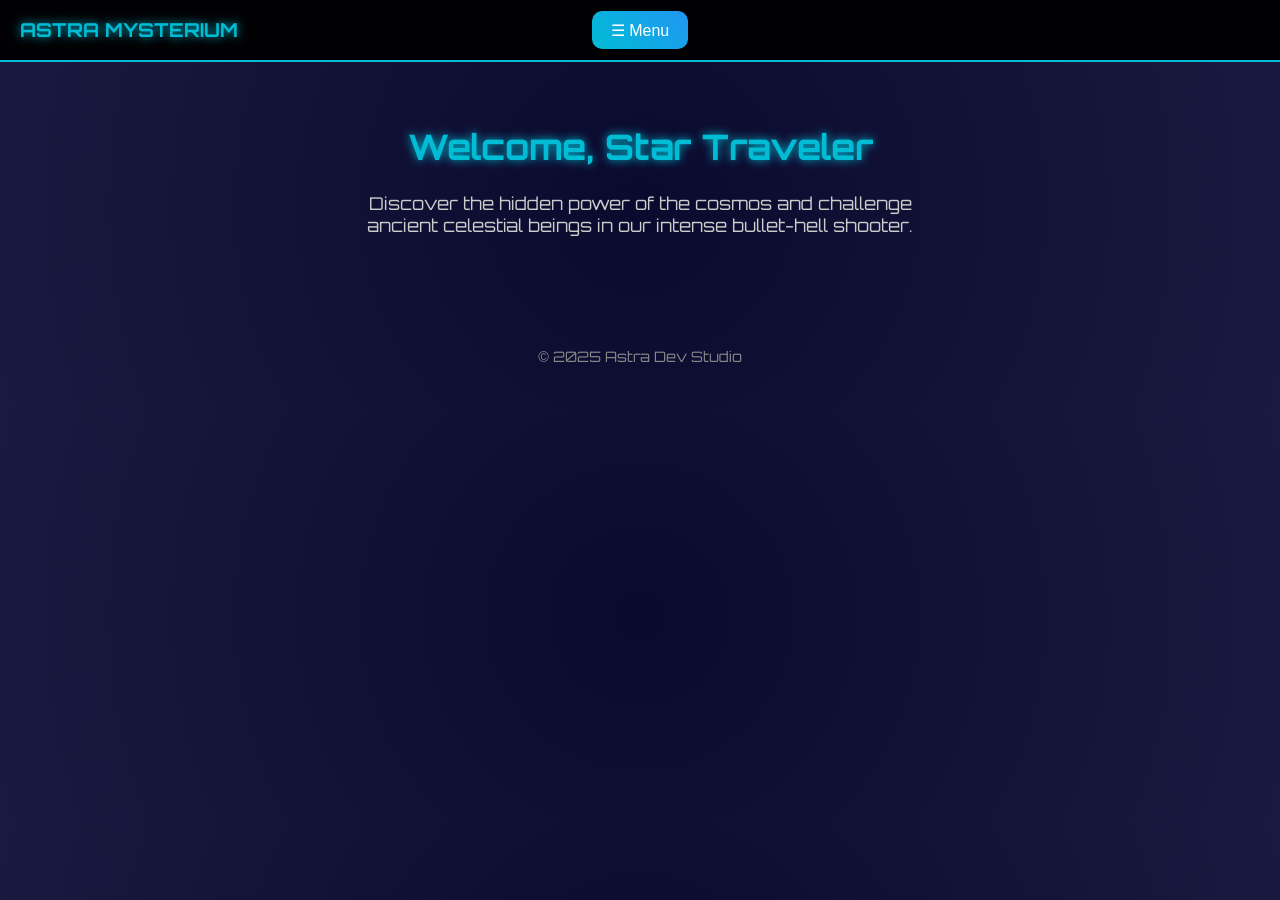
==== index.html @ fd05cc93 "Update index.html" ====
<!DOCTYPE html>
<html lang="en">
<head>
  <meta charset="UTF-8" />
  <meta name="viewport" content="width=device-width, initial-scale=1.0" />
  <title>Astra Mysterium</title>
  <link rel="stylesheet" href="style.css">
  <link href="https://fonts.googleapis.com/css2?family=Orbitron:wght@600&display=swap" rel="stylesheet">
</head>
<body>

  <!-- 🔝 Barra superiore -->
  <nav class="navbar">
    <div class="logo">ASTRA MYSTERIUM</div>
    <div class="menu-center">
      <div class="dropdown">
        <button class="dropdown-btn">☰ Menu</button>
        <div class="dropdown-content">
          <a href="" download>📱 Download APK(coming soon...)</a>
          <a href="https://stellarguardian113.onrender.com">🌐 Full Site</a>
          <a href="https://ukaa.itch.io/httpsastrogame135onrendercom" target="_blank">🏠 Itch.io</a>
        </div>
      </div>
    </div>
  </nav>

  <main>
    <h1>Welcome, Star Traveler</h1>
    <p>Discover the hidden power of the cosmos and challenge ancient celestial beings in our intense bullet-hell shooter.</p>
  </main>

  <footer>
    <p>&copy; 2025 Astra Dev Studio</p>
  </footer>
<script>
  const dropdown = document.querySelector('.dropdown');
  const btn = dropdown.querySelector('.dropdown-btn');

  btn.addEventListener('click', (e) => {
    e.stopPropagation();
    dropdown.classList.toggle('active');
  });

  document.addEventListener('click', () => {
    dropdown.classList.remove('active');
  });
</script>

</body>
</html>
---- style.css ----
/* 🌌 Font & Reset */
body {
  margin: 0;
  font-family: 'Orbitron', sans-serif;
  background: radial-gradient(circle, #0a0a2e, #1a1a40);
  color: white;
  text-align: center;
}

/* 🔝 NAVBAR */
.navbar {
  position: fixed;
  top: 0;
  width: 100%;
  height: 60px;
  background: rgba(0, 0, 0, 0.95);
  display: flex;
  justify-content: center;
  align-items: center;
  border-bottom: 2px solid #00bcd4;
  z-index: 1000;
}

/* 🛰 Logo sinistra opzionale */
.logo {
  position: absolute;
  left: 20px;
  color: #00bcd4;
  font-size: 1.2rem;
  font-weight: bold;
  text-shadow: 0 0 10px #00bcd4;
}

/* 🔽 Menu centrato */
.menu-center {
  display: flex;
  justify-content: center;
  align-items: center;
}

/* 🔘 Pulsante menu */
.dropdown-btn {
  background: linear-gradient(45deg, #00bcd4, #2196f3);
  color: white;
  border: none;
  padding: 0.6rem 1.2rem;
  border-radius: 10px;
  font-size: 1rem;
  cursor: pointer;
  transition: all 0.3s ease;
}

.dropdown-btn:hover {
  transform: scale(1.05);
  box-shadow: 0 0 12px #00bcd4;
}

/* 🪐 Dropdown */
.dropdown {
  position: relative;
}

.dropdown-content {
  display: none;
  position: absolute;
  top: 100%;
  left: 50%;
  transform: translateX(-50%);
  background: rgba(0, 0, 0, 0.95);
  border: 2px solid #00bcd4;
  border-radius: 12px;
  min-width: 220px;
  box-shadow: 0 8px 20px rgba(0, 188, 212, 0.4);
  margin-top: 0.5rem;
  z-index: 999;
}

.dropdown-content a {
  display: block;
  padding: 0.8rem 1rem;
  color: white;
  text-decoration: none;
  transition: background-color 0.3s ease;
}

.dropdown-content a:hover {
  background-color: rgba(0, 188, 212, 0.2);
}

/* Attivazione via hover (puoi anche rimuoverla se vuoi solo click) */
.dropdown:hover .dropdown-content {
  display: block;
}

/* Mostra dropdown quando .active è attivo */
.dropdown.active .dropdown-content {
  display: block;
}

/* 👽 Main */
main {
  padding-top: 100px;
  max-width: 600px;
  margin: 0 auto;
}

main h1 {
  font-size: 2.2rem;
  color: #00bcd4;
  text-shadow: 0 0 10px #00bcd4;
}

main p {
  font-size: 1.1rem;
  color: #ccc;
  margin-top: 1rem;
}

/* 👾 Footer */
footer {
  margin-top: 4rem;
  padding: 2rem;
  color: #888;
  font-size: 0.9rem;
}
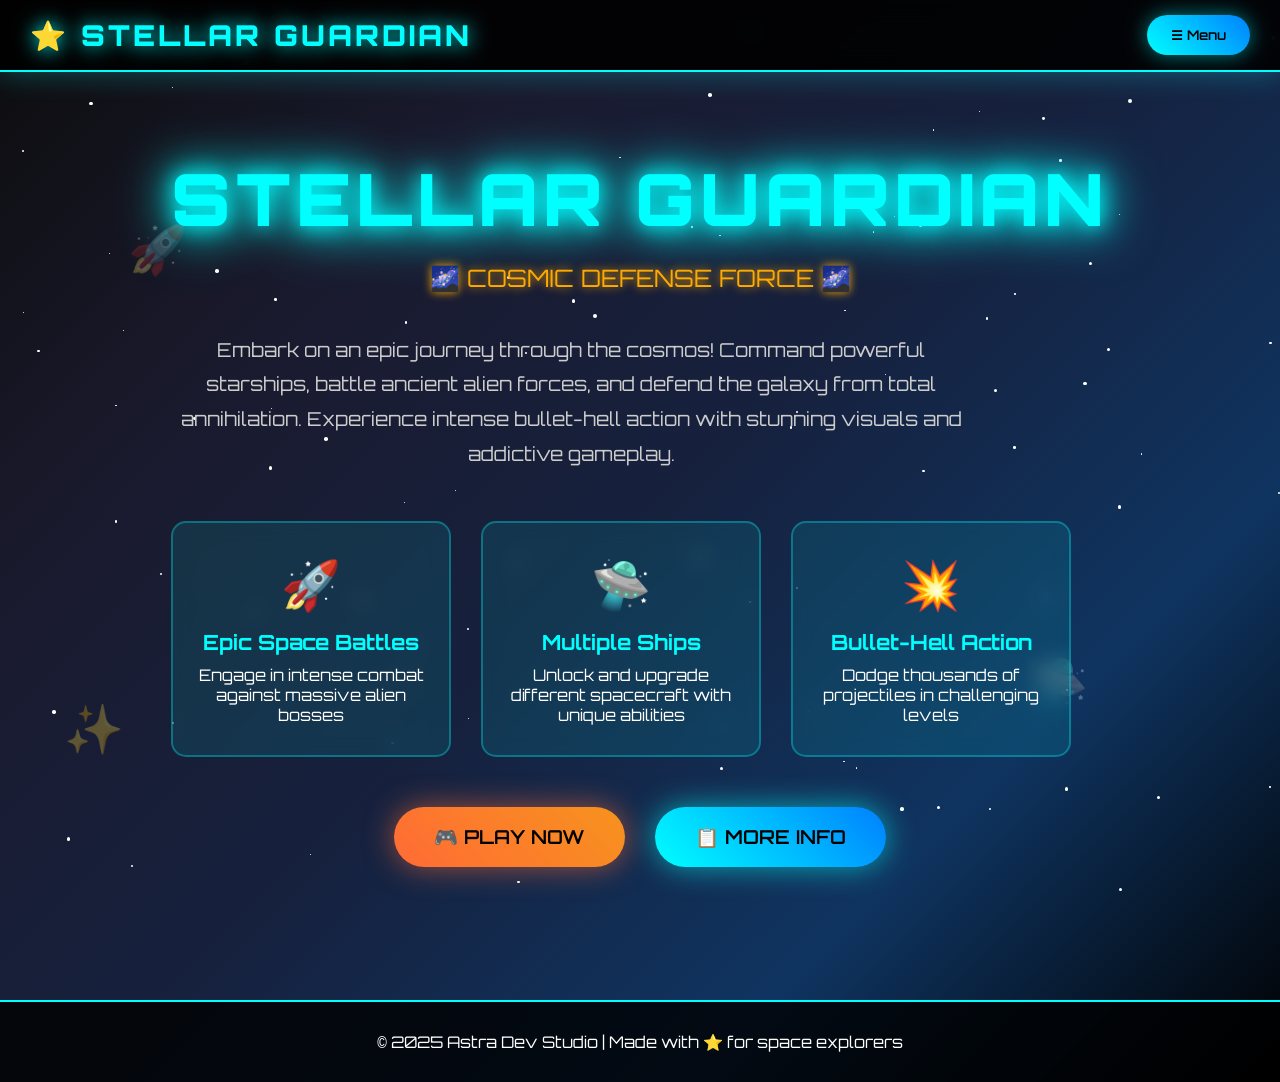
==== commit 0347fdfd: "Update index.html" ====
--- a/index.html
+++ b/index.html
@@ -3,48 +3,453 @@
 <head>
   <meta charset="UTF-8" />
   <meta name="viewport" content="width=device-width, initial-scale=1.0" />
-  <title>Astra Mysterium</title>
-  <link rel="stylesheet" href="style.css">
-  <link href="https://fonts.googleapis.com/css2?family=Orbitron:wght@600&display=swap" rel="stylesheet">
+  <title>Stellar Guardian - Epic Space Adventure</title>
+  <link href="https://fonts.googleapis.com/css2?family=Orbitron:wght@400;600;900&display=swap" rel="stylesheet">
+  <style>
+    * {
+      margin: 0;
+      padding: 0;
+      box-sizing: border-box;
+    }
+
+    body {
+      font-family: 'Orbitron', monospace;
+      background: linear-gradient(135deg, #0c0c0c 0%, #1a1a2e 25%, #16213e 50%, #0f3460 75%, #000000 100%);
+      color: #ffffff;
+      min-height: 100vh;
+      overflow-x: hidden;
+      position: relative;
+    }
+
+    /* Animated stars background */
+    .stars {
+      position: fixed;
+      top: 0;
+      left: 0;
+      width: 100%;
+      height: 100%;
+      z-index: -1;
+    }
+
+    .star {
+      position: absolute;
+      background: #ffffff;
+      border-radius: 50%;
+      animation: twinkle 2s infinite alternate;
+    }
+
+    @keyframes twinkle {
+      0% { opacity: 0.3; transform: scale(1); }
+      100% { opacity: 1; transform: scale(1.2); }
+    }
+
+    /* Navigation */
+    .navbar {
+      position: fixed;
+      top: 0;
+      left: 0;
+      right: 0;
+      background: rgba(0, 0, 0, 0.9);
+      backdrop-filter: blur(10px);
+      border-bottom: 2px solid #00ffff;
+      padding: 15px 30px;
+      display: flex;
+      justify-content: space-between;
+      align-items: center;
+      z-index: 1000;
+      box-shadow: 0 0 30px rgba(0, 255, 255, 0.3);
+    }
+
+    .logo {
+      font-size: 1.8em;
+      font-weight: 900;
+      color: #00ffff;
+      text-shadow: 0 0 20px #00ffff;
+      letter-spacing: 3px;
+    }
+
+    .dropdown {
+      position: relative;
+    }
+
+    .dropdown-btn {
+      background: linear-gradient(45deg, #00ffff, #0080ff);
+      color: #000;
+      border: none;
+      padding: 12px 24px;
+      border-radius: 25px;
+      font-family: 'Orbitron', monospace;
+      font-weight: 600;
+      cursor: pointer;
+      box-shadow: 0 0 20px rgba(0, 255, 255, 0.5);
+      transition: all 0.3s ease;
+    }
+
+    .dropdown-btn:hover {
+      transform: translateY(-2px);
+      box-shadow: 0 5px 25px rgba(0, 255, 255, 0.8);
+    }
+
+    .dropdown-content {
+      position: absolute;
+      right: 0;
+      top: 120%;
+      background: rgba(0, 0, 0, 0.95);
+      backdrop-filter: blur(10px);
+      border: 2px solid #00ffff;
+      border-radius: 15px;
+      min-width: 250px;
+      opacity: 0;
+      visibility: hidden;
+      transform: translateY(-10px);
+      transition: all 0.3s ease;
+      box-shadow: 0 10px 30px rgba(0, 255, 255, 0.3);
+    }
+
+    .dropdown.active .dropdown-content {
+      opacity: 1;
+      visibility: visible;
+      transform: translateY(0);
+    }
+
+    .dropdown-content a {
+      display: block;
+      padding: 15px 20px;
+      color: #ffffff;
+      text-decoration: none;
+      border-bottom: 1px solid rgba(0, 255, 255, 0.2);
+      transition: all 0.3s ease;
+    }
+
+    .dropdown-content a:hover {
+      background: rgba(0, 255, 255, 0.1);
+      color: #00ffff;
+      padding-left: 30px;
+    }
+
+    .dropdown-content a:last-child {
+      border-bottom: none;
+      border-radius: 0 0 13px 13px;
+    }
+
+    /* Main content */
+    main {
+      padding-top: 120px;
+      min-height: 100vh;
+      display: flex;
+      flex-direction: column;
+      justify-content: center;
+      align-items: center;
+      text-align: center;
+      position: relative;
+    }
+
+    .hero-section {
+      max-width: 1000px;
+      margin: 0 auto;
+      padding: 0 20px;
+    }
+
+    .main-title {
+      font-size: 4.5em;
+      font-weight: 900;
+      color: #00ffff;
+      text-shadow: 
+        0 0 20px #00ffff,
+        0 0 40px #00ffff,
+        0 0 60px #00ffff;
+      margin-bottom: 20px;
+      letter-spacing: 5px;
+      animation: glow 2s ease-in-out infinite alternate;
+    }
+
+    @keyframes glow {
+      from { text-shadow: 0 0 20px #00ffff, 0 0 40px #00ffff, 0 0 60px #00ffff; }
+      to { text-shadow: 0 0 30px #00ffff, 0 0 50px #00ffff, 0 0 80px #00ffff; }
+    }
+
+    .subtitle {
+      font-size: 1.5em;
+      color: #ffaa00;
+      margin-bottom: 40px;
+      font-weight: 400;
+      text-shadow: 0 0 10px #ffaa00;
+    }
+
+    .description {
+      font-size: 1.2em;
+      line-height: 1.8;
+      margin-bottom: 50px;
+      max-width: 800px;
+      color: #cccccc;
+    }
+
+    .features {
+      display: grid;
+      grid-template-columns: repeat(auto-fit, minmax(250px, 1fr));
+      gap: 30px;
+      margin: 50px 0;
+      max-width: 900px;
+    }
+
+    .feature {
+      background: rgba(0, 255, 255, 0.1);
+      border: 2px solid rgba(0, 255, 255, 0.3);
+      border-radius: 15px;
+      padding: 30px 20px;
+      backdrop-filter: blur(10px);
+      transition: all 0.3s ease;
+    }
+
+    .feature:hover {
+      transform: translateY(-10px);
+      border-color: #00ffff;
+      box-shadow: 0 10px 30px rgba(0, 255, 255, 0.4);
+    }
+
+    .feature-icon {
+      font-size: 3em;
+      margin-bottom: 15px;
+      display: block;
+    }
+
+    .feature h3 {
+      color: #00ffff;
+      margin-bottom: 10px;
+      font-size: 1.3em;
+    }
+
+    .cta-buttons {
+      display: flex;
+      gap: 30px;
+      justify-content: center;
+      flex-wrap: wrap;
+      margin-top: 50px;
+    }
+
+    .btn {
+      padding: 18px 40px;
+      border: none;
+      border-radius: 30px;
+      font-family: 'Orbitron', monospace;
+      font-weight: 600;
+      font-size: 1.2em;
+      cursor: pointer;
+      transition: all 0.3s ease;
+      text-decoration: none;
+      display: inline-block;
+      position: relative;
+      overflow: hidden;
+    }
+
+    .btn-primary {
+      background: linear-gradient(45deg, #ff6b35, #f7931e);
+      color: #000;
+      box-shadow: 0 0 30px rgba(255, 107, 53, 0.6);
+    }
+
+    .btn-primary:hover {
+      transform: translateY(-3px) scale(1.05);
+      box-shadow: 0 10px 40px rgba(255, 107, 53, 0.8);
+    }
+
+    .btn-secondary {
+      background: linear-gradient(45deg, #00ffff, #0080ff);
+      color: #000;
+      box-shadow: 0 0 30px rgba(0, 255, 255, 0.6);
+    }
+
+    .btn-secondary:hover {
+      transform: translateY(-3px) scale(1.05);
+      box-shadow: 0 10px 40px rgba(0, 255, 255, 0.8);
+    }
+
+    /* Floating elements */
+    .floating-ship {
+      position: absolute;
+      font-size: 3em;
+      animation: float 6s ease-in-out infinite;
+      opacity: 0.3;
+      z-index: -1;
+    }
+
+    .ship-1 {
+      top: 20%;
+      left: 10%;
+      animation-delay: 0s;
+    }
+
+    .ship-2 {
+      top: 60%;
+      right: 15%;
+      animation-delay: 2s;
+    }
+
+    .ship-3 {
+      bottom: 30%;
+      left: 5%;
+      animation-delay: 4s;
+    }
+
+    @keyframes float {
+      0%, 100% { transform: translateY(0) rotate(0deg); }
+      33% { transform: translateY(-20px) rotate(5deg); }
+      66% { transform: translateY(10px) rotate(-3deg); }
+    }
+
+    /* Footer */
+    footer {
+      background: rgba(0, 0, 0, 0.8);
+      text-align: center;
+      padding: 30px;
+      border-top: 2px solid #00ffff;
+      margin-top: 100px;
+    }
+
+    /* Responsive */
+    @media (max-width: 768px) {
+      .navbar {
+        padding: 10px 15px;
+      }
+      
+      .logo {
+        font-size: 1.4em;
+      }
+      
+      .main-title {
+        font-size: 2.5em;
+        letter-spacing: 2px;
+      }
+      
+      .subtitle {
+        font-size: 1.2em;
+      }
+      
+      .cta-buttons {
+        flex-direction: column;
+        align-items: center;
+      }
+      
+      .features {
+        grid-template-columns: 1fr;
+      }
+    }
+  </style>
 </head>
 <body>
-
-  <!-- 🔝 Barra superiore -->
+  <!-- Animated stars -->
+  <div class="stars" id="stars"></div>
+
+  <!-- Floating ships -->
+  <div class="floating-ship ship-1">🚀</div>
+  <div class="floating-ship ship-2">🛸</div>
+  <div class="floating-ship ship-3">✨</div>
+
+  <!-- Navigation -->
   <nav class="navbar">
-    <div class="logo">ASTRA MYSTERIUM</div>
+    <div class="logo">⭐ STELLAR GUARDIAN</div>
     <div class="menu-center">
       <div class="dropdown">
         <button class="dropdown-btn">☰ Menu</button>
         <div class="dropdown-content">
-          <a href="" download>📱 Download APK(coming soon...)</a>
-          <a href="https://stellarguardian113.onrender.com">🌐 Full Site</a>
-          <a href="https://ukaa.itch.io/httpsastrogame135onrendercom" target="_blank">🏠 Itch.io</a>
+          <a href="" download>📱 Download APK (Coming Soon...)</a>
+          <a href="https://stellarguardian114.onrender.com">🌐 Play Full Game</a>
+          <a href="https://ukaa.itch.io/httpsastrogame135onrendercom" target="_blank">🏠 Itch.io Page</a>
         </div>
       </div>
     </div>
   </nav>
 
   <main>
-    <h1>Welcome, Star Traveler</h1>
-    <p>Discover the hidden power of the cosmos and challenge ancient celestial beings in our intense bullet-hell shooter.</p>
+    <div class="hero-section">
+      <h1 class="main-title">STELLAR GUARDIAN</h1>
+      <p class="subtitle">🌌 COSMIC DEFENSE FORCE 🌌</p>
+      
+      <p class="description">
+        Embark on an epic journey through the cosmos! Command powerful starships, battle ancient alien forces, and defend the galaxy from total annihilation. Experience intense bullet-hell action with stunning visuals and addictive gameplay.
+      </p>
+
+      <div class="features">
+        <div class="feature">
+          <span class="feature-icon">🚀</span>
+          <h3>Epic Space Battles</h3>
+          <p>Engage in intense combat against massive alien bosses</p>
+        </div>
+        
+        <div class="feature">
+          <span class="feature-icon">🛸</span>
+          <h3>Multiple Ships</h3>
+          <p>Unlock and upgrade different spacecraft with unique abilities</p>
+        </div>
+        
+        <div class="feature">
+          <span class="feature-icon">💥</span>
+          <h3>Bullet-Hell Action</h3>
+          <p>Dodge thousands of projectiles in challenging levels</p>
+        </div>
+      </div>
+
+      <div class="cta-buttons">
+        <a href="https://stellarguardian114.onrender.com" class="btn btn-primary">
+          🎮 PLAY NOW
+        </a>
+        <a href="https://ukaa.itch.io/httpsastrogame135onrendercom" class="btn btn-secondary" target="_blank">
+          📋 MORE INFO
+        </a>
+      </div>
+    </div>
   </main>
 
   <footer>
-    <p>&copy; 2025 Astra Dev Studio</p>
+    <p>&copy; 2025 Astra Dev Studio | Made with ⭐ for space explorers</p>
   </footer>
-<script>
-  const dropdown = document.querySelector('.dropdown');
-  const btn = dropdown.querySelector('.dropdown-btn');
-
-  btn.addEventListener('click', (e) => {
-    e.stopPropagation();
-    dropdown.classList.toggle('active');
-  });
-
-  document.addEventListener('click', () => {
-    dropdown.classList.remove('active');
-  });
-</script>
-
+
+  <script>
+    // Dropdown menu
+    const dropdown = document.querySelector('.dropdown');
+    const btn = dropdown.querySelector('.dropdown-btn');
+    
+    btn.addEventListener('click', (e) => {
+      e.stopPropagation();
+      dropdown.classList.toggle('active');
+    });
+    
+    document.addEventListener('click', () => {
+      dropdown.classList.remove('active');
+    });
+
+    // Generate animated stars
+    function createStars() {
+      const starsContainer = document.getElementById('stars');
+      const numStars = 100;
+      
+      for (let i = 0; i < numStars; i++) {
+        const star = document.createElement('div');
+        star.className = 'star';
+        star.style.left = Math.random() * 100 + '%';
+        star.style.top = Math.random() * 100 + '%';
+        star.style.width = star.style.height = Math.random() * 3 + 1 + 'px';
+        star.style.animationDelay = Math.random() * 2 + 's';
+        starsContainer.appendChild(star);
+      }
+    }
+
+    // Smooth scroll for anchor links
+    document.querySelectorAll('a[href^="#"]').forEach(anchor => {
+      anchor.addEventListener('click', function (e) {
+        e.preventDefault();
+        const target = document.querySelector(this.getAttribute('href'));
+        if (target) {
+          target.scrollIntoView({
+            behavior: 'smooth',
+            block: 'start'
+          });
+        }
+      });
+    });
+
+    // Initialize
+    createStars();
+  </script>
 </body>
 </html>
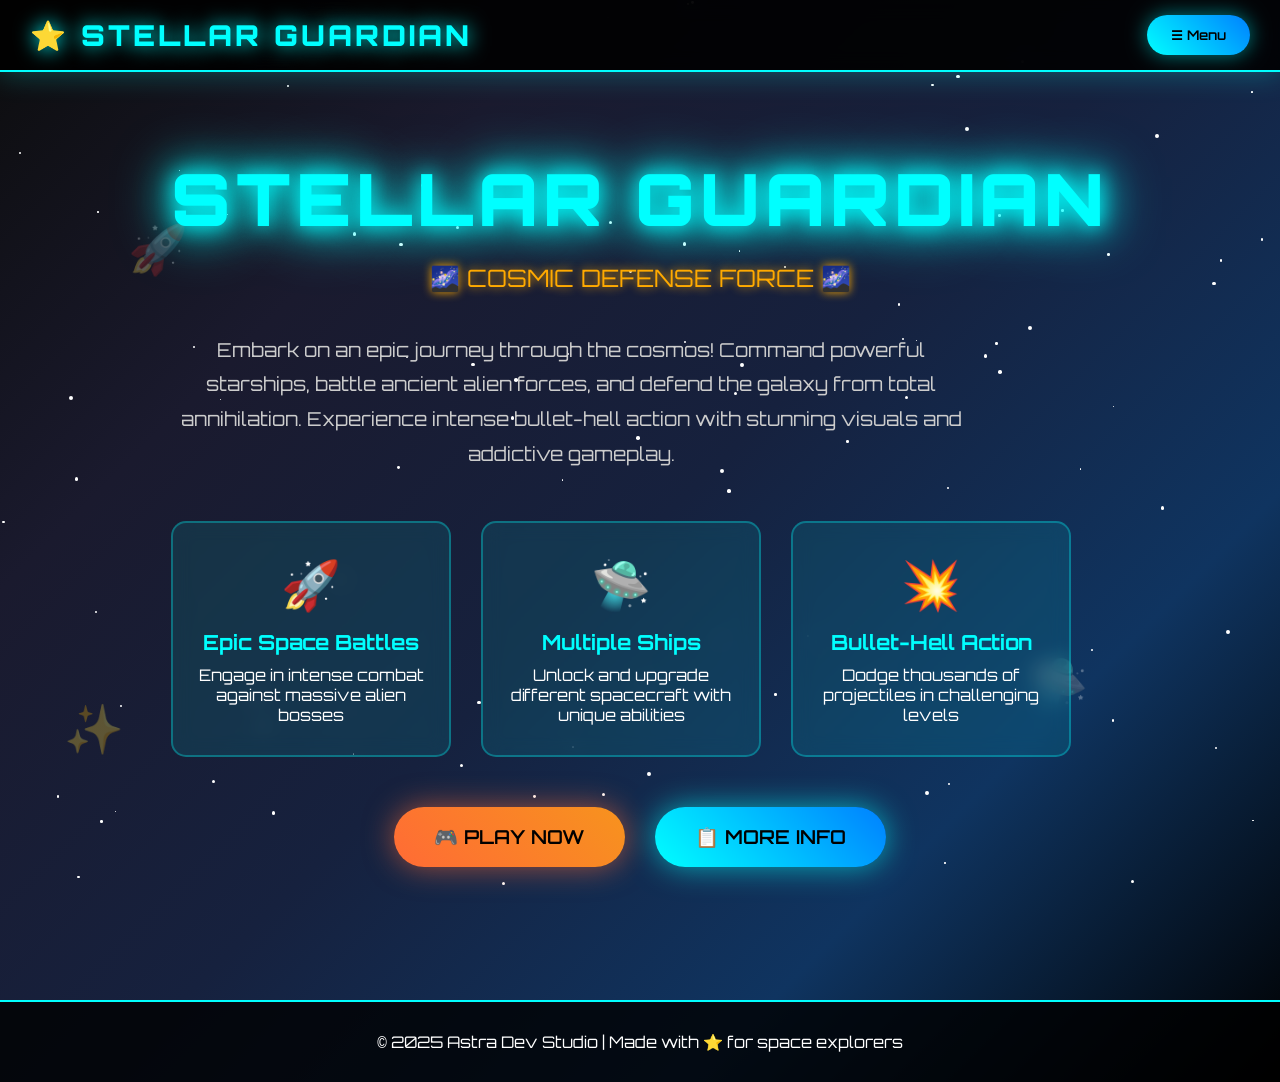
==== commit d27674c6: "Update index.html" ====
--- a/index.html
+++ b/index.html
@@ -352,7 +352,7 @@
       <div class="dropdown">
         <button class="dropdown-btn">☰ Menu</button>
         <div class="dropdown-content">
-          <a href="" download>📱 Download APK (Coming Soon...)</a>
+          <a href="app-release.apk" download>📱 Download APK (Coming Soon...)</a>
           <a href="https://stellarguardian114.onrender.com">🌐 Play Full Game</a>
           <a href="https://ukaa.itch.io/httpsastrogame135onrendercom" target="_blank">🏠 Itch.io Page</a>
         </div>
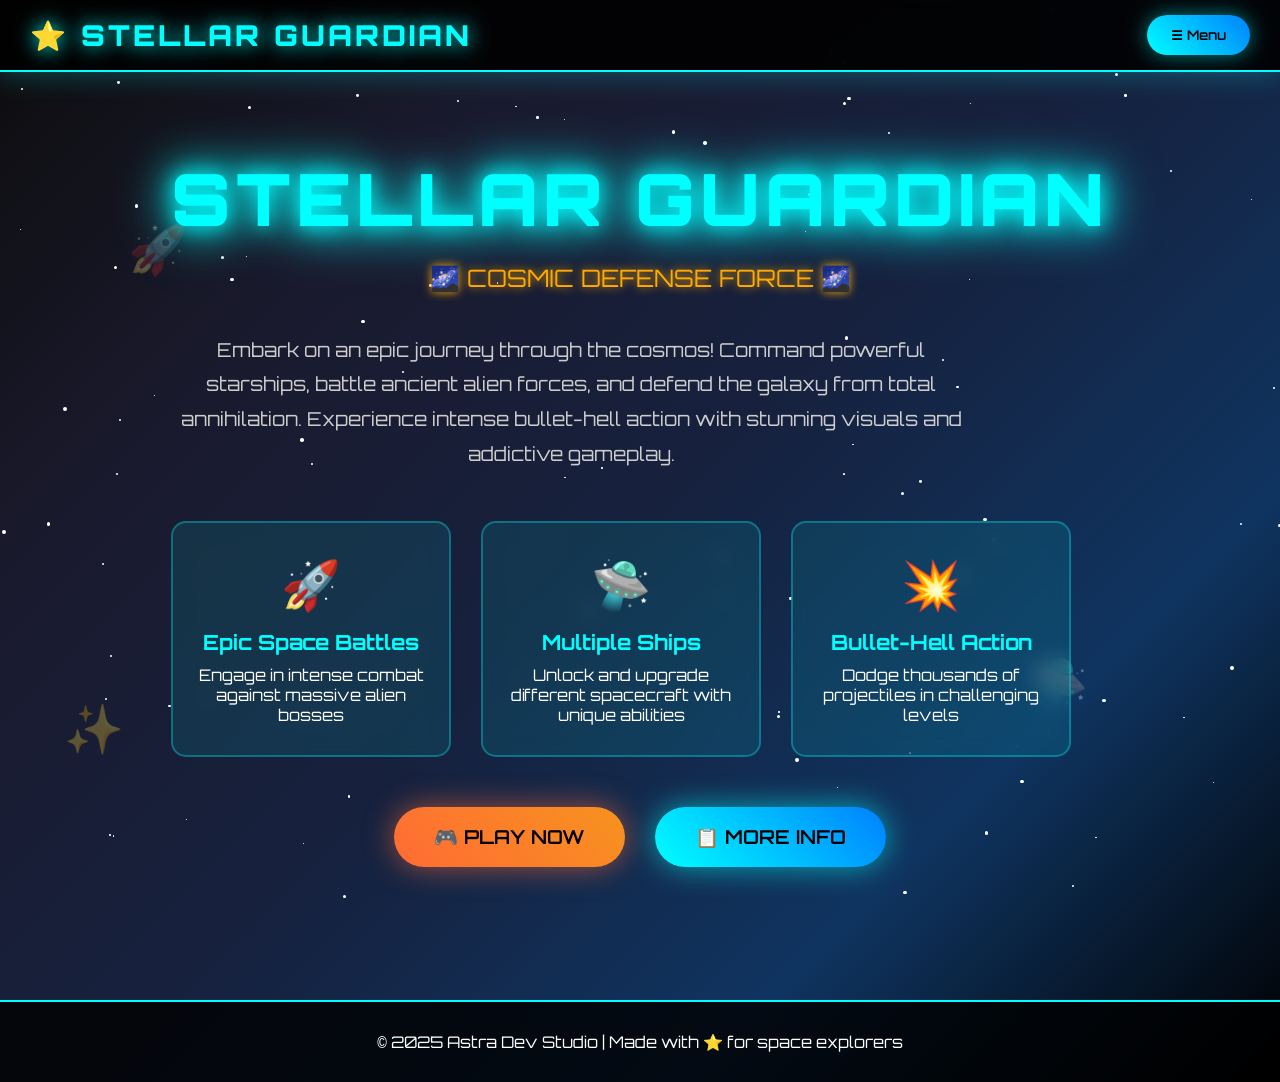
==== commit 0e273f4f: "Update index.html" ====
--- a/index.html
+++ b/index.html
@@ -352,7 +352,7 @@
       <div class="dropdown">
         <button class="dropdown-btn">☰ Menu</button>
         <div class="dropdown-content">
-          <a href="app-release.apk" download>📱 Download APK (Coming Soon...)</a>
+          <a href="app-release.apk" download>📱 Download APK </a>
           <a href="https://stellarguardian114.onrender.com">🌐 Play Full Game</a>
           <a href="https://ukaa.itch.io/httpsastrogame135onrendercom" target="_blank">🏠 Itch.io Page</a>
         </div>
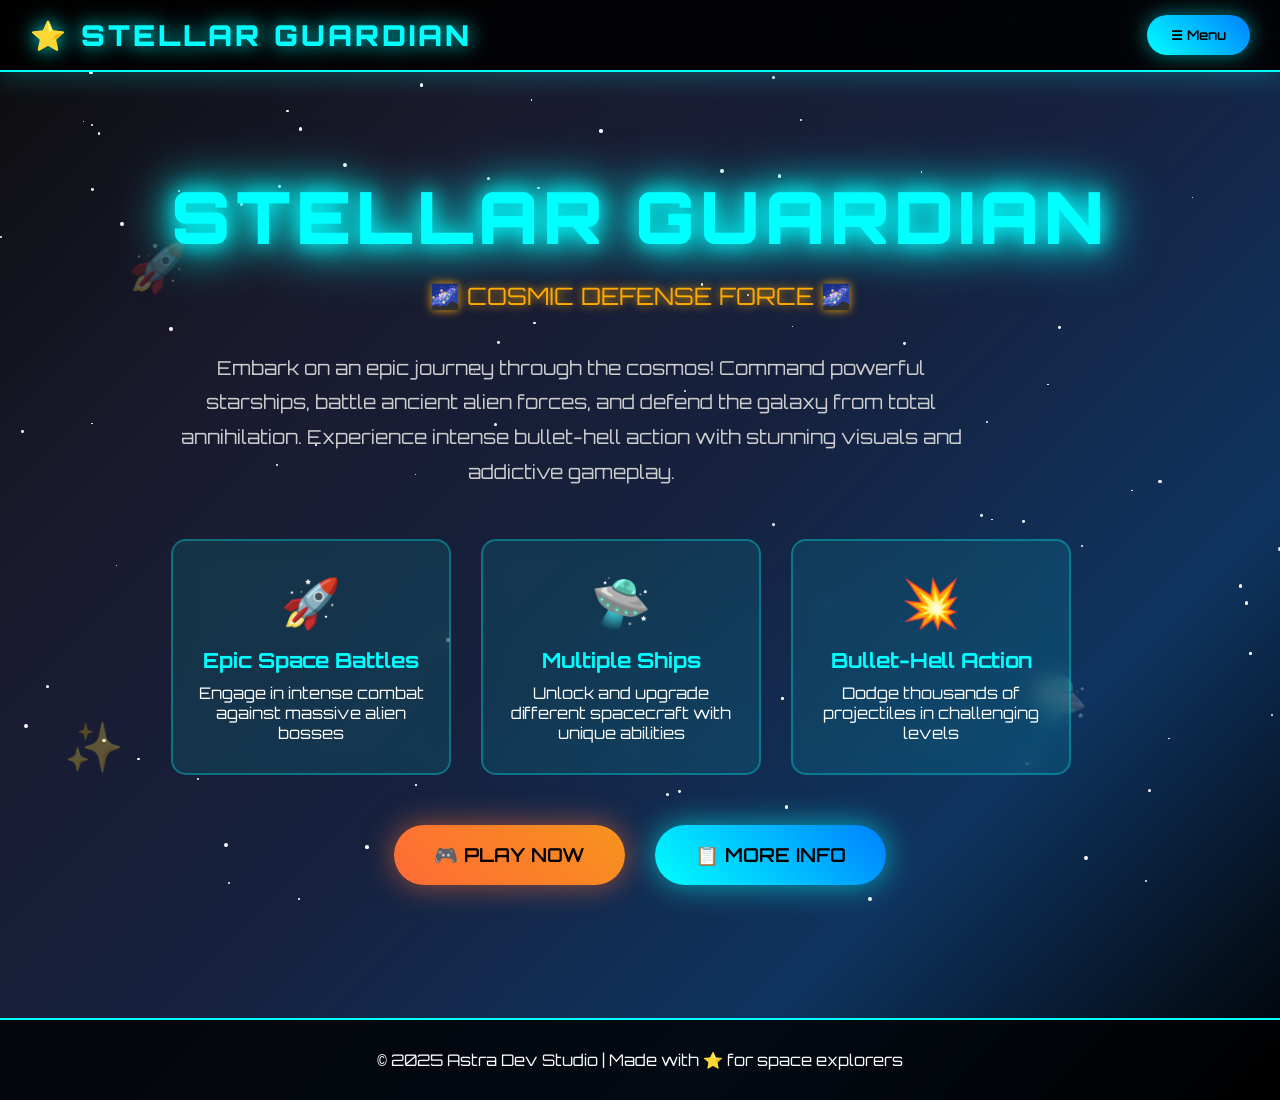
==== commit d8b25be2: "Update index.html" ====
--- a/index.html
+++ b/index.html
@@ -360,6 +360,19 @@
     </div>
   </nav>
 
+  <div style="text-align:center; margin:18px 0;">
+  <ins class="adsbygoogle"
+       style="display:block"
+       data-ad-client="ca-pub-XXXXXXXXXXXXXX"
+       data-ad-slot="YYYYYYYYYY"
+       data-ad-format="auto"></ins>
+  <script>
+    (adsbygoogle = window.adsbygoogle || []).push({});
+  </script>
+</div>
+
+  
+  
   <main>
     <div class="hero-section">
       <h1 class="main-title">STELLAR GUARDIAN</h1>
@@ -400,6 +413,19 @@
     </div>
   </main>
 
+  
+  <div style="text-align:center; margin:18px 0;">
+  <ins class="adsbygoogle"
+       style="display:block"
+       data-ad-client="ca-pub-XXXXXXXXXXXXXX"
+       data-ad-slot="YYYYYYYYYY"
+       data-ad-format="auto"></ins>
+  <script>
+    (adsbygoogle = window.adsbygoogle || []).push({});
+  </script>
+</div>
+
+  
   <footer>
     <p>&copy; 2025 Astra Dev Studio | Made with ⭐ for space explorers</p>
   </footer>
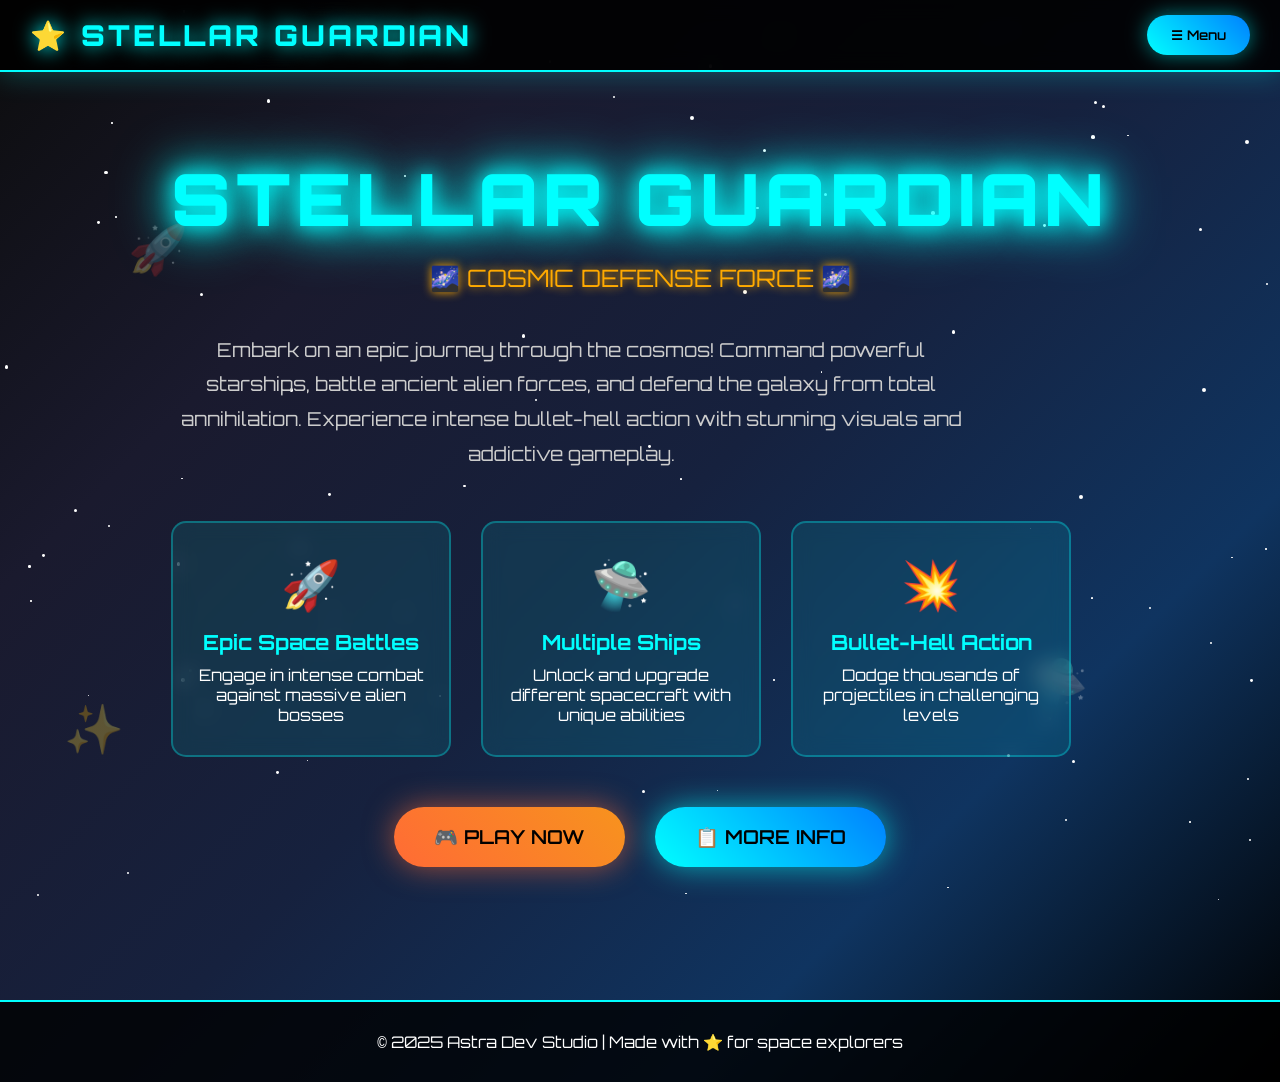
==== commit 2e5ff48b: "Update index.html" ====
--- a/index.html
+++ b/index.html
@@ -5,7 +5,12 @@
   <meta name="viewport" content="width=device-width, initial-scale=1.0" />
   <title>Stellar Guardian - Epic Space Adventure</title>
   <link href="https://fonts.googleapis.com/css2?family=Orbitron:wght@400;600;900&display=swap" rel="stylesheet">
-  <style>
+  
+<script async src="https://pagead2.googlesyndication.com/pagead/js/adsbygoogle.js?client=ca-pub-8408236896469396"
+     crossorigin="anonymous"></script>
+
+
+<style>
     * {
       margin: 0;
       padding: 0;
@@ -360,17 +365,17 @@
     </div>
   </nav>
 
-  <div style="text-align:center; margin:18px 0;">
-  <ins class="adsbygoogle"
-       style="display:block"
-       data-ad-client="ca-pub-XXXXXXXXXXXXXX"
-       data-ad-slot="YYYYYYYYYY"
-       data-ad-format="auto"></ins>
-  <script>
-    (adsbygoogle = window.adsbygoogle || []).push({});
-  </script>
-</div>
-
+  
+  <!-- fedele -->
+<ins class="adsbygoogle"
+     style="display:block"
+     data-ad-client="ca-pub-8408236896469396"
+     data-ad-slot="4981104527"
+     data-ad-format="auto"
+     data-full-width-responsive="true"></ins>
+<script>
+     (adsbygoogle = window.adsbygoogle || []).push({});
+</script>
   
   
   <main>
@@ -414,17 +419,16 @@
   </main>
 
   
-  <div style="text-align:center; margin:18px 0;">
-  <ins class="adsbygoogle"
-       style="display:block"
-       data-ad-client="ca-pub-XXXXXXXXXXXXXX"
-       data-ad-slot="YYYYYYYYYY"
-       data-ad-format="auto"></ins>
-  <script>
-    (adsbygoogle = window.adsbygoogle || []).push({});
-  </script>
-</div>
-
+  <!-- fedele -->
+<ins class="adsbygoogle"
+     style="display:block"
+     data-ad-client="ca-pub-8408236896469396"
+     data-ad-slot="4981104527"
+     data-ad-format="auto"
+     data-full-width-responsive="true"></ins>
+<script>
+     (adsbygoogle = window.adsbygoogle || []).push({});
+</script>
   
   <footer>
     <p>&copy; 2025 Astra Dev Studio | Made with ⭐ for space explorers</p>
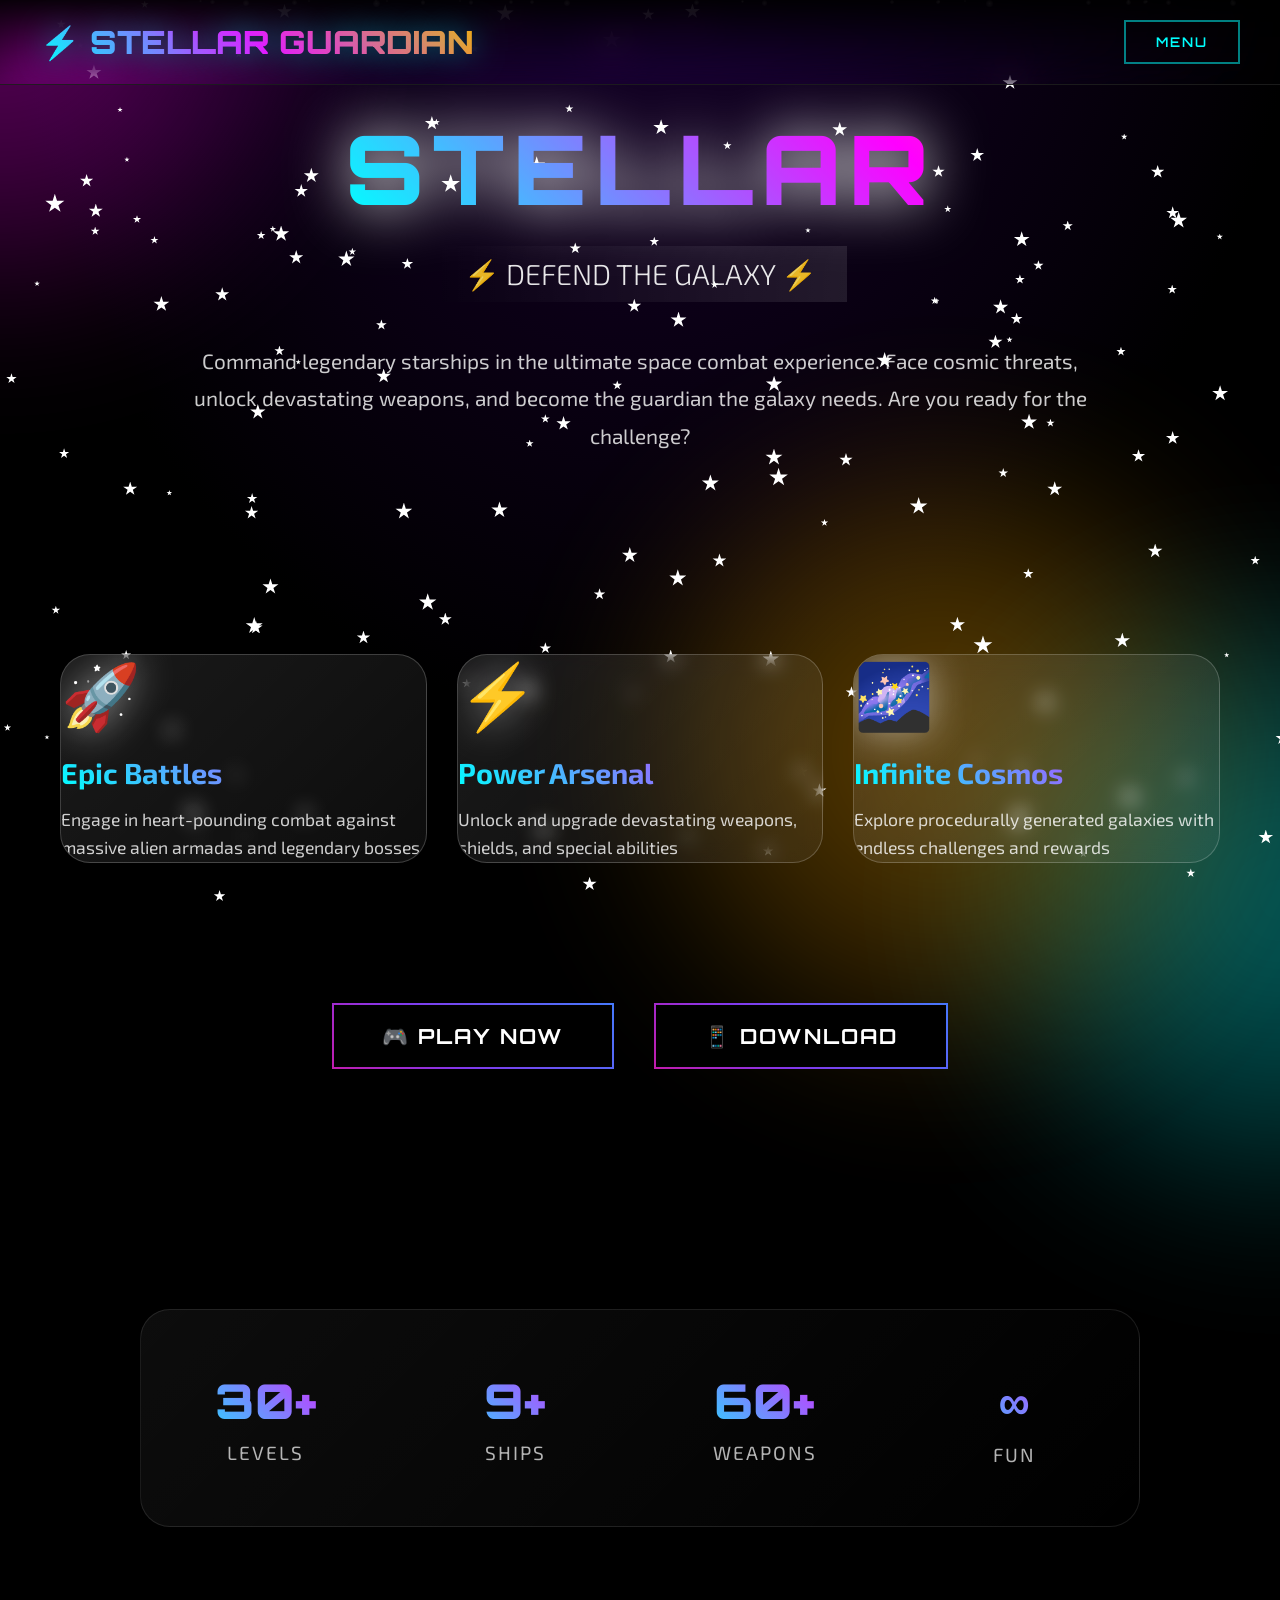
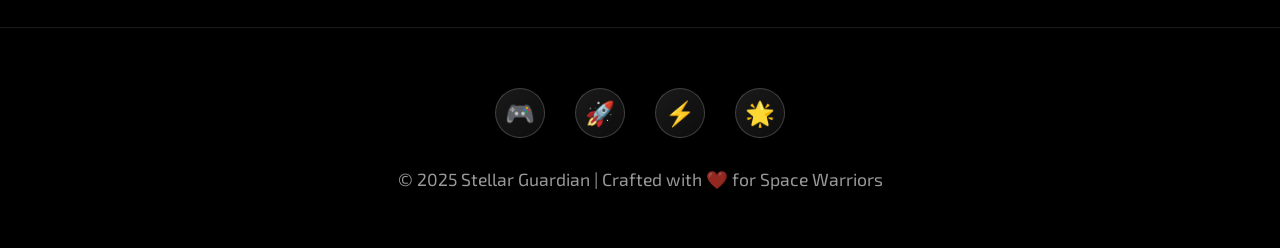
==== commit 894f018b: "Update index.html" ====
--- a/index.html
+++ b/index.html
@@ -4,13 +4,12 @@
   <meta charset="UTF-8" />
   <meta name="viewport" content="width=device-width, initial-scale=1.0" />
   <title>Stellar Guardian - Epic Space Adventure</title>
-  <link href="https://fonts.googleapis.com/css2?family=Orbitron:wght@400;600;900&display=swap" rel="stylesheet">
+  <link href="https://fonts.googleapis.com/css2?family=Orbitron:wght@400;600;900&family=Exo+2:wght@300;400;700;900&display=swap" rel="stylesheet">
   
-<script async src="https://pagead2.googlesyndication.com/pagead/js/adsbygoogle.js?client=ca-pub-8408236896469396"
-     crossorigin="anonymous"></script>
-
-
-<style>
+  <script async src="https://pagead2.googlesyndication.com/pagead/js/adsbygoogle.js?client=ca-pub-8408236896469396"
+       crossorigin="anonymous"></script>
+
+  <style>
     * {
       margin: 0;
       padding: 0;
@@ -18,428 +17,808 @@
     }
 
     body {
-      font-family: 'Orbitron', monospace;
-      background: linear-gradient(135deg, #0c0c0c 0%, #1a1a2e 25%, #16213e 50%, #0f3460 75%, #000000 100%);
+      font-family: 'Exo 2', sans-serif;
+      background: #000;
       color: #ffffff;
       min-height: 100vh;
       overflow-x: hidden;
       position: relative;
     }
 
-    /* Animated stars background */
-    .stars {
+    /* Animated galaxy background */
+    .galaxy-bg {
       position: fixed;
       top: 0;
       left: 0;
       width: 100%;
       height: 100%;
+      z-index: -2;
+      background: 
+        radial-gradient(ellipse at top, #1a0033 0%, #000 50%),
+        radial-gradient(ellipse at bottom, #001133 0%, #000 50%);
+      animation: galaxyRotate 100s linear infinite;
+    }
+
+    @keyframes galaxyRotate {
+      from { transform: rotate(0deg) scale(1.5); }
+      to { transform: rotate(360deg) scale(1.5); }
+    }
+
+    /* Nebula effects */
+    .nebula {
+      position: fixed;
+      width: 600px;
+      height: 600px;
+      border-radius: 50%;
+      filter: blur(80px);
+      opacity: 0.4;
+      animation: float 20s ease-in-out infinite;
+      z-index: -1;
+    }
+
+    .nebula1 {
+      background: radial-gradient(circle, #ff00ff, transparent);
+      top: -300px;
+      left: -300px;
+    }
+
+    .nebula2 {
+      background: radial-gradient(circle, #00ffff, transparent);
+      bottom: -300px;
+      right: -300px;
+      animation-delay: 10s;
+    }
+
+    .nebula3 {
+      background: radial-gradient(circle, #ffaa00, transparent);
+      top: 50%;
+      left: 50%;
+      transform: translate(-50%, -50%);
+      animation-delay: 5s;
+    }
+
+    /* Animated stars */
+    .stars-container {
+      position: fixed;
+      width: 100%;
+      height: 100%;
       z-index: -1;
     }
 
     .star {
       position: absolute;
-      background: #ffffff;
-      border-radius: 50%;
-      animation: twinkle 2s infinite alternate;
+      background: white;
+      clip-path: polygon(50% 0%, 61% 35%, 98% 35%, 68% 57%, 79% 91%, 50% 70%, 21% 91%, 32% 57%, 2% 35%, 39% 35%);
+      animation: twinkle 3s infinite;
     }
 
     @keyframes twinkle {
-      0% { opacity: 0.3; transform: scale(1); }
-      100% { opacity: 1; transform: scale(1.2); }
-    }
-
-    /* Navigation */
+      0%, 100% { opacity: 0; transform: scale(0.5); }
+      50% { opacity: 1; transform: scale(1); }
+    }
+
+    /* Shooting stars */
+    .shooting-star {
+      position: absolute;
+      width: 2px;
+      height: 2px;
+      background: white;
+      box-shadow: 
+        0 0 10px 2px rgba(255, 255, 255, 0.8),
+        0 0 20px 4px rgba(255, 255, 255, 0.5),
+        0 0 40px 8px rgba(255, 255, 255, 0.3);
+      animation: shoot 3s linear infinite;
+    }
+
+    @keyframes shoot {
+      0% {
+        transform: translateX(0) translateY(0);
+        opacity: 1;
+      }
+      100% {
+        transform: translateX(-1000px) translateY(1000px);
+        opacity: 0;
+      }
+    }
+
+    /* Navigation - Futuristic Design */
     .navbar {
       position: fixed;
       top: 0;
       left: 0;
       right: 0;
-      background: rgba(0, 0, 0, 0.9);
-      backdrop-filter: blur(10px);
-      border-bottom: 2px solid #00ffff;
-      padding: 15px 30px;
+      background: linear-gradient(to bottom, rgba(0,0,0,0.9), transparent);
+      backdrop-filter: blur(20px) saturate(180%);
+      border-bottom: 1px solid rgba(255,255,255,0.1);
+      padding: 20px 40px;
       display: flex;
       justify-content: space-between;
       align-items: center;
       z-index: 1000;
-      box-shadow: 0 0 30px rgba(0, 255, 255, 0.3);
+      animation: slideDown 0.8s ease-out;
+    }
+
+    @keyframes slideDown {
+      from { transform: translateY(-100%); }
+      to { transform: translateY(0); }
     }
 
     .logo {
-      font-size: 1.8em;
+      font-family: 'Orbitron', monospace;
+      font-size: 2em;
       font-weight: 900;
+      background: linear-gradient(45deg, #00ffff, #ff00ff, #ffaa00);
+      -webkit-background-clip: text;
+      background-clip: text;
+      -webkit-text-fill-color: transparent;
+      text-shadow: 0 0 30px rgba(0,255,255,0.5);
+      animation: logoGlow 2s ease-in-out infinite;
+    }
+
+    @keyframes logoGlow {
+      0%, 100% { filter: brightness(1); }
+      50% { filter: brightness(1.5); }
+    }
+
+    /* Holographic Menu Button */
+    .menu-btn {
+      position: relative;
+      background: transparent;
+      border: 2px solid rgba(0,255,255,0.5);
       color: #00ffff;
-      text-shadow: 0 0 20px #00ffff;
-      letter-spacing: 3px;
-    }
-
-    .dropdown {
-      position: relative;
-    }
-
-    .dropdown-btn {
-      background: linear-gradient(45deg, #00ffff, #0080ff);
-      color: #000;
-      border: none;
-      padding: 12px 24px;
-      border-radius: 25px;
+      padding: 12px 30px;
       font-family: 'Orbitron', monospace;
       font-weight: 600;
       cursor: pointer;
-      box-shadow: 0 0 20px rgba(0, 255, 255, 0.5);
-      transition: all 0.3s ease;
-    }
-
-    .dropdown-btn:hover {
+      overflow: hidden;
+      transition: all 0.3s;
+      text-transform: uppercase;
+      letter-spacing: 2px;
+    }
+
+    .menu-btn::before {
+      content: '';
+      position: absolute;
+      top: 0;
+      left: -100%;
+      width: 100%;
+      height: 100%;
+      background: linear-gradient(90deg, transparent, rgba(0,255,255,0.4), transparent);
+      transition: left 0.5s;
+    }
+
+    .menu-btn:hover::before {
+      left: 100%;
+    }
+
+    .menu-btn:hover {
+      border-color: #00ffff;
+      box-shadow: 
+        0 0 20px rgba(0,255,255,0.5),
+        inset 0 0 20px rgba(0,255,255,0.1);
       transform: translateY(-2px);
-      box-shadow: 0 5px 25px rgba(0, 255, 255, 0.8);
     }
 
     .dropdown-content {
       position: absolute;
-      right: 0;
-      top: 120%;
-      background: rgba(0, 0, 0, 0.95);
-      backdrop-filter: blur(10px);
-      border: 2px solid #00ffff;
-      border-radius: 15px;
-      min-width: 250px;
+      right: 40px;
+      top: 80px;
+      background: rgba(0,0,0,0.95);
+      backdrop-filter: blur(20px);
+      border: 1px solid rgba(0,255,255,0.3);
+      border-radius: 20px;
+      min-width: 280px;
       opacity: 0;
       visibility: hidden;
-      transform: translateY(-10px);
-      transition: all 0.3s ease;
-      box-shadow: 0 10px 30px rgba(0, 255, 255, 0.3);
+      transform: translateY(-20px) scale(0.95);
+      transition: all 0.3s cubic-bezier(0.68, -0.55, 0.265, 1.55);
+      box-shadow: 
+        0 20px 40px rgba(0,0,0,0.5),
+        0 0 60px rgba(0,255,255,0.2);
     }
 
     .dropdown.active .dropdown-content {
       opacity: 1;
       visibility: visible;
-      transform: translateY(0);
+      transform: translateY(0) scale(1);
     }
 
     .dropdown-content a {
-      display: block;
-      padding: 15px 20px;
+      display: flex;
+      align-items: center;
+      padding: 18px 25px;
       color: #ffffff;
       text-decoration: none;
-      border-bottom: 1px solid rgba(0, 255, 255, 0.2);
-      transition: all 0.3s ease;
+      transition: all 0.3s;
+      font-size: 1.1em;
+      border-left: 3px solid transparent;
     }
 
     .dropdown-content a:hover {
-      background: rgba(0, 255, 255, 0.1);
+      background: linear-gradient(90deg, rgba(0,255,255,0.1), transparent);
       color: #00ffff;
-      padding-left: 30px;
-    }
-
-    .dropdown-content a:last-child {
-      border-bottom: none;
-      border-radius: 0 0 13px 13px;
-    }
-
-    /* Main content */
-    main {
-      padding-top: 120px;
+      padding-left: 35px;
+      border-left-color: #00ffff;
+    }
+
+    /* Hero Section - Epic Design */
+    .hero-section {
       min-height: 100vh;
       display: flex;
       flex-direction: column;
       justify-content: center;
       align-items: center;
+      padding: 120px 20px 60px;
+      position: relative;
+      z-index: 1;
+    }
+
+    /* 3D Title Effect */
+    .main-title {
+      font-family: 'Orbitron', monospace;
+      font-size: clamp(3em, 8vw, 6em);
+      font-weight: 900;
       text-align: center;
+      line-height: 1;
+      margin-bottom: 30px;
       position: relative;
-    }
-
-    .hero-section {
-      max-width: 1000px;
-      margin: 0 auto;
-      padding: 0 20px;
-    }
-
-    .main-title {
-      font-size: 4.5em;
-      font-weight: 900;
-      color: #00ffff;
-      text-shadow: 
-        0 0 20px #00ffff,
-        0 0 40px #00ffff,
-        0 0 60px #00ffff;
-      margin-bottom: 20px;
-      letter-spacing: 5px;
-      animation: glow 2s ease-in-out infinite alternate;
-    }
-
-    @keyframes glow {
-      from { text-shadow: 0 0 20px #00ffff, 0 0 40px #00ffff, 0 0 60px #00ffff; }
-      to { text-shadow: 0 0 30px #00ffff, 0 0 50px #00ffff, 0 0 80px #00ffff; }
-    }
-
+      animation: titleFloat 4s ease-in-out infinite;
+      text-transform: uppercase;
+      letter-spacing: 8px;
+    }
+
+    .main-title span {
+      display: inline-block;
+      background: linear-gradient(45deg, #00ffff, #ff00ff, #ffaa00, #00ffff);
+      background-size: 300% 100%;
+      -webkit-background-clip: text;
+      background-clip: text;
+      -webkit-text-fill-color: transparent;
+      animation: gradientShift 3s linear infinite;
+      filter: drop-shadow(0 0 30px currentColor);
+    }
+
+    @keyframes titleFloat {
+      0%, 100% { transform: translateY(0); }
+      50% { transform: translateY(-20px); }
+    }
+
+    @keyframes gradientShift {
+      0% { background-position: 0% 50%; }
+      100% { background-position: 100% 50%; }
+    }
+
+    /* Holographic subtitle */
     .subtitle {
-      font-size: 1.5em;
-      color: #ffaa00;
+      font-size: 1.8em;
+      font-weight: 300;
+      color: rgba(255,255,255,0.9);
+      text-align: center;
       margin-bottom: 40px;
-      font-weight: 400;
-      text-shadow: 0 0 10px #ffaa00;
-    }
-
+      position: relative;
+      overflow: hidden;
+      padding: 10px 30px;
+      background: linear-gradient(90deg, transparent, rgba(255,255,255,0.1), transparent);
+      background-size: 200% 100%;
+      animation: shimmer 3s linear infinite;
+    }
+
+    @keyframes shimmer {
+      0% { background-position: -200% 0; }
+      100% { background-position: 200% 0; }
+    }
+
+    /* Animated description */
     .description {
-      font-size: 1.2em;
+      font-size: 1.3em;
       line-height: 1.8;
-      margin-bottom: 50px;
-      max-width: 800px;
-      color: #cccccc;
-    }
-
+      max-width: 900px;
+      text-align: center;
+      margin: 0 auto 60px;
+      color: rgba(255,255,255,0.8);
+      animation: fadeInUp 1s ease-out;
+    }
+
+    @keyframes fadeInUp {
+      from {
+        opacity: 0;
+        transform: translateY(30px);
+      }
+      to {
+        opacity: 1;
+        transform: translateY(0);
+      }
+    }
+
+    /* Feature Cards - Glassmorphism */
     .features {
       display: grid;
-      grid-template-columns: repeat(auto-fit, minmax(250px, 1fr));
+      grid-template-columns: repeat(auto-fit, minmax(300px, 1fr));
       gap: 30px;
-      margin: 50px 0;
-      max-width: 900px;
+      max-width: 1200px;
+      margin: 60px auto;
+      padding: 0 20px;
     }
 
     .feature {
-      background: rgba(0, 255, 255, 0.1);
-      border: 2px solid rgba(0, 255, 255, 0.3);
-      border-radius: 15px;
-      padding: 30px 20px;
+      background: linear-gradient(135deg, rgba(255,255,255,0.1), rgba(255,255,255,0.05));
       backdrop-filter: blur(10px);
-      transition: all 0.3s ease;
+      border: 1px solid rgba(255,255,255,0.2);
+      border-radius: 30px;
+      padding: 40px 30seemsans-serif;
+      position: relative;
+      overflow: hidden;
+      transition: all 0.4s cubic-bezier(0.175, 0.885, 0.32, 1.275);
+    }
+
+    .feature::before {
+      content: '';
+      position: absolute;
+      top: -50%;
+      left: -50%;
+      width: 200%;
+      height: 200%;
+      background: linear-gradient(45deg, transparent, rgba(0,255,255,0.3), transparent);
+      transform: rotate(45deg);
+      transition: all 0.5s;
+      opacity: 0;
+    }
+
+    .feature:hover::before {
+      animation: sweep 0.5s ease-out;
+    }
+
+    @keyframes sweep {
+      0% { transform: rotate(45deg) translateX(-200%); opacity: 1; }
+      100% { transform: rotate(45deg) translateX(200%); opacity: 0; }
     }
 
     .feature:hover {
-      transform: translateY(-10px);
-      border-color: #00ffff;
-      box-shadow: 0 10px 30px rgba(0, 255, 255, 0.4);
+      transform: translateY(-10px) scale(1.02);
+      border-color: rgba(0,255,255,0.5);
+      box-shadow: 
+        0 20px 40px rgba(0,255,255,0.3),
+        0 0 60px rgba(0,255,255,0.1),
+        inset 0 0 30px rgba(0,255,255,0.05);
     }
 
     .feature-icon {
-      font-size: 3em;
+      font-size: 4em;
+      margin-bottom: 20px;
+      display: inline-block;
+      animation: iconFloat 3s ease-in-out infinite;
+      filter: drop-shadow(0 0 20px rgba(255,255,255,0.5));
+    }
+
+    @keyframes iconFloat {
+      0%, 100% { transform: translateY(0) rotate(0deg); }
+      50% { transform: translateY(-10px) rotate(10deg); }
+    }
+
+    .feature h3 {
+      font-size: 1.8em;
       margin-bottom: 15px;
-      display: block;
-    }
-
-    .feature h3 {
-      color: #00ffff;
-      margin-bottom: 10px;
-      font-size: 1.3em;
-    }
-
+      background: linear-gradient(45deg, #00ffff, #ff00ff);
+      -webkit-background-clip: text;
+      background-clip: text;
+      -webkit-text-fill-color: transparent;
+      font-weight: 700;
+    }
+
+    .feature p {
+      color: rgba(255,255,255,0.8);
+      line-height: 1.6;
+      font-size: 1.1em;
+    }
+
+    /* CTA Buttons - Neon Glow */
     .cta-buttons {
       display: flex;
-      gap: 30px;
+      gap: 40px;
       justify-content: center;
       flex-wrap: wrap;
-      margin-top: 50px;
+      margin-top: 80px;
+      margin-bottom: 100px;
     }
 
     .btn {
-      padding: 18px 40px;
+      position: relative;
+      padding: 20px 50px;
       border: none;
+      background: transparent;
+      color: white;
+      font-family: 'Orbitron', monospace;
+      font-weight: 700;
+      font-size: 1.3em;
+      letter-spacing: 2px;
+      text-transform: uppercase;
+      cursor: pointer;
+      text-decoration: none;
+      overflow: hidden;
+      transition: all 0.3s;
+    }
+
+    .btn::before {
+      content: '';
+      position: absolute;
+      top: 0;
+      left: 0;
+      right: 0;
+      bottom: 0;
+      background: linear-gradient(45deg, #ff006e, #8338ec, #3a86ff, #06c, #ff006e);
+      background-size: 300% 300%;
+      animation: gradientRotate 4s linear infinite;
+      z-index: -2;
+    }
+
+    @keyframes gradientRotate {
+      0% { background-position: 0% 50%; }
+      100% { background-position: 100% 50%; }
+    }
+
+    .btn::after {
+      content: '';
+      position: absolute;
+      top: 2px;
+      left: 2px;
+      right: 2px;
+      bottom: 2px;
+      background: #000;
+      z-index: -1;
+      transition: all 0.3s;
+    }
+
+    .btn:hover {
+      transform: translateY(-5px);
+      box-shadow: 
+        0 10px 30px rgba(138, 43, 226, 0.5),
+        0 0 60px rgba(138, 43, 226, 0.3),
+        inset 0 0 30px rgba(138, 43, 226, 0.1);
+    }
+
+    .btn:hover::after {
+      background: rgba(138, 43, 226, 0.1);
+    }
+
+    /* Particles animation */
+    .particles {
+      position: fixed;
+      top: 0;
+      left: 0;
+      width: 100%;
+      height: 100%;
+      overflow: hidden;
+      z-index: -1;
+      pointer-events: none;
+    }
+
+    .particle {
+      position: absolute;
+      background: radial-gradient(circle, rgba(255,255,255,0.8), transparent);
+      border-radius: 50%;
+      pointer-events: none;
+      animation: particleFloat 20s infinite linear;
+    }
+
+    @keyframes particleFloat {
+      from {
+        transform: translateY(100vh) translateX(0);
+        opacity: 0;
+      }
+      10% {
+        opacity: 1;
+      }
+      90% {
+        opacity: 1;
+      }
+      to {
+        transform: translateY(-100vh) translateX(100px);
+        opacity: 0;
+      }
+    }
+
+    /* Stats Section */
+    .stats-section {
+      display: grid;
+      grid-template-columns: repeat(auto-fit, minmax(200px, 1fr));
+      gap: 40px;
+      max-width: 1000px;
+      margin: 80px auto;
+      padding: 60px 20px;
+      background: linear-gradient(135deg, rgba(255,255,255,0.05), transparent);
+      backdrop-filter: blur(10px);
       border-radius: 30px;
+      border: 1px solid rgba(255,255,255,0.1);
+    }
+
+    .stat {
+      text-align: center;
+      animation: fadeIn 1s ease-out;
+    }
+
+    .stat-number {
+      font-size: 3em;
+      font-weight: 900;
+      background: linear-gradient(45deg, #00ffff, #ff00ff);
+      -webkit-background-clip: text;
+      background-clip: text;
+      -webkit-text-fill-color: transparent;
+      margin-bottom: 10px;
       font-family: 'Orbitron', monospace;
-      font-weight: 600;
+    }
+
+    .stat-label {
+      color: rgba(255,255,255,0.7);
       font-size: 1.2em;
-      cursor: pointer;
-      transition: all 0.3s ease;
-      text-decoration: none;
-      display: inline-block;
-      position: relative;
-      overflow: hidden;
-    }
-
-    .btn-primary {
-      background: linear-gradient(45deg, #ff6b35, #f7931e);
-      color: #000;
-      box-shadow: 0 0 30px rgba(255, 107, 53, 0.6);
-    }
-
-    .btn-primary:hover {
-      transform: translateY(-3px) scale(1.05);
-      box-shadow: 0 10px 40px rgba(255, 107, 53, 0.8);
-    }
-
-    .btn-secondary {
-      background: linear-gradient(45deg, #00ffff, #0080ff);
-      color: #000;
-      box-shadow: 0 0 30px rgba(0, 255, 255, 0.6);
-    }
-
-    .btn-secondary:hover {
-      transform: translateY(-3px) scale(1.05);
-      box-shadow: 0 10px 40px rgba(0, 255, 255, 0.8);
-    }
-
-    /* Floating elements */
-    .floating-ship {
-      position: absolute;
-      font-size: 3em;
-      animation: float 6s ease-in-out infinite;
-      opacity: 0.3;
-      z-index: -1;
-    }
-
-    .ship-1 {
-      top: 20%;
-      left: 10%;
-      animation-delay: 0s;
-    }
-
-    .ship-2 {
-      top: 60%;
-      right: 15%;
-      animation-delay: 2s;
-    }
-
-    .ship-3 {
-      bottom: 30%;
-      left: 5%;
-      animation-delay: 4s;
-    }
-
-    @keyframes float {
-      0%, 100% { transform: translateY(0) rotate(0deg); }
-      33% { transform: translateY(-20px) rotate(5deg); }
-      66% { transform: translateY(10px) rotate(-3deg); }
+      text-transform: uppercase;
+      letter-spacing: 2px;
     }
 
     /* Footer */
     footer {
-      background: rgba(0, 0, 0, 0.8);
+      background: linear-gradient(to top, rgba(0,0,0,0.9), transparent);
       text-align: center;
-      padding: 30px;
-      border-top: 2px solid #00ffff;
+      padding: 60px 20px;
       margin-top: 100px;
-    }
-
-    /* Responsive */
+      border-top: 1px solid rgba(255,255,255,0.1);
+      position: relative;
+    }
+
+    .footer-content {
+      max-width: 1200px;
+      margin: 0 auto;
+    }
+
+    .social-links {
+      display: flex;
+      justify-content: center;
+      gap: 30px;
+      margin-bottom: 30px;
+    }
+
+    .social-link {
+      display: inline-block;
+      width: 50px;
+      height: 50px;
+      background: linear-gradient(135deg, rgba(255,255,255,0.1), rgba(255,255,255,0.05));
+      backdrop-filter: blur(10px);
+      border: 1px solid rgba(255,255,255,0.2);
+      border-radius: 50%;
+      display: flex;
+      align-items: center;
+      justify-content: center;
+      font-size: 1.5em;
+      color: white;
+      text-decoration: none;
+      transition: all 0.3s;
+    }
+
+    .social-link:hover {
+      transform: translateY(-5px) rotate(360deg);
+      border-color: #00ffff;
+      box-shadow: 0 10px 30px rgba(0,255,255,0.4);
+    }
+
+    /* Responsive Design */
     @media (max-width: 768px) {
       .navbar {
-        padding: 10px 15px;
+        padding: 15px 20px;
       }
       
       .logo {
-        font-size: 1.4em;
+        font-size: 1.5em;
       }
       
       .main-title {
-        font-size: 2.5em;
-        letter-spacing: 2px;
-      }
-      
-      .subtitle {
-        font-size: 1.2em;
+        letter-spacing: 3px;
+      }
+      
+      .features {
+        grid-template-columns: 1fr;
+        gap: 20px;
       }
       
       .cta-buttons {
         flex-direction: column;
         align-items: center;
-      }
-      
-      .features {
-        grid-template-columns: 1fr;
-      }
+        gap: 20px;
+      }
+      
+      .btn {
+        width: 100%;
+        max-width: 300px;
+      }
+
+      .stats-section {
+        grid-template-columns: repeat(2, 1fr);
+      }
+    }
+
+    /* Loading animation */
+    .loader {
+      position: fixed;
+      top: 0;
+      left: 0;
+      width: 100%;
+      height: 100%;
+      background: #000;
+      display: flex;
+      justify-content: center;
+      align-items: center;
+      z-index: 9999;
+      transition: opacity 0.5s;
+    }
+
+    .loader.hidden {
+      opacity: 0;
+      pointer-events: none;
+    }
+
+    .loader-ring {
+      width: 100px;
+      height: 100px;
+      border: 3px solid transparent;
+      border-top-color: #00ffff;
+      border-radius: 50%;
+      animation: spin 1s linear infinite;
+    }
+
+    @keyframes spin {
+      to { transform: rotate(360deg); }
     }
   </style>
 </head>
 <body>
-  <!-- Animated stars -->
-  <div class="stars" id="stars"></div>
-
-  <!-- Floating ships -->
-  <div class="floating-ship ship-1">🚀</div>
-  <div class="floating-ship ship-2">🛸</div>
-  <div class="floating-ship ship-3">✨</div>
+  <!-- Loading Screen -->
+  <div class="loader" id="loader">
+    <div class="loader-ring"></div>
+  </div>
+
+  <!-- Galaxy Background -->
+  <div class="galaxy-bg"></div>
+  
+  <!-- Nebula Effects -->
+  <div class="nebula nebula1"></div>
+  <div class="nebula nebula2"></div>
+  <div class="nebula nebula3"></div>
+
+  <!-- Stars Container -->
+  <div class="stars-container" id="stars"></div>
+
+  <!-- Particles -->
+  <div class="particles" id="particles"></div>
 
   <!-- Navigation -->
   <nav class="navbar">
-    <div class="logo">⭐ STELLAR GUARDIAN</div>
-    <div class="menu-center">
-      <div class="dropdown">
-        <button class="dropdown-btn">☰ Menu</button>
-        <div class="dropdown-content">
-          <a href="app-release.apk" download>📱 Download APK </a>
-          <a href="https://stellarguardian114.onrender.com">🌐 Play Full Game</a>
-          <a href="https://ukaa.itch.io/httpsastrogame135onrendercom" target="_blank">🏠 Itch.io Page</a>
-        </div>
+    <div class="logo">⚡ STELLAR GUARDIAN</div>
+    <div class="dropdown">
+      <button class="menu-btn">MENU</button>
+      <div class="dropdown-content">
+        <a href="app-release.apk" download>📱 Download APK</a>
+        <a href="https://stellarguardian114.onrender.com">🎮 Play Full Game</a>
+        <a href="https://ukaa.itch.io/httpsastrogame135onrendercom" target="_blank">🎯 Itch.io Page</a>
+        <a href="#features">✨ Features</a>
+        <a href="#stats">📊 Stats</a>
       </div>
     </div>
   </nav>
 
-  
-  <!-- fedele -->
-<ins class="adsbygoogle"
-     style="display:block"
-     data-ad-client="ca-pub-8408236896469396"
-     data-ad-slot="4981104527"
-     data-ad-format="auto"
-     data-full-width-responsive="true"></ins>
-<script>
-     (adsbygoogle = window.adsbygoogle || []).push({});
-</script>
-  
-  
-  <main>
-    <div class="hero-section">
-      <h1 class="main-title">STELLAR GUARDIAN</h1>
-      <p class="subtitle">🌌 COSMIC DEFENSE FORCE 🌌</p>
-      
-      <p class="description">
-        Embark on an epic journey through the cosmos! Command powerful starships, battle ancient alien forces, and defend the galaxy from total annihilation. Experience intense bullet-hell action with stunning visuals and addictive gameplay.
-      </p>
-
-      <div class="features">
-        <div class="feature">
-          <span class="feature-icon">🚀</span>
-          <h3>Epic Space Battles</h3>
-          <p>Engage in intense combat against massive alien bosses</p>
-        </div>
-        
-        <div class="feature">
-          <span class="feature-icon">🛸</span>
-          <h3>Multiple Ships</h3>
-          <p>Unlock and upgrade different spacecraft with unique abilities</p>
-        </div>
-        
-        <div class="feature">
-          <span class="feature-icon">💥</span>
-          <h3>Bullet-Hell Action</h3>
-          <p>Dodge thousands of projectiles in challenging levels</p>
-        </div>
+  <!-- Hero Section -->
+  <section class="hero-section">
+    <h1 class="main-title">
+      <span>STELLAR GUARDIAN</span>
+    </h1>
+    
+    <p class="subtitle">⚡ DEFEND THE GALAXY ⚡</p>
+    
+    <p class="description">
+      Command legendary starships in the ultimate space combat experience. Face cosmic threats, 
+      unlock devastating weapons, and become the guardian the galaxy needs. 
+      Are you ready for the challenge?
+    </p>
+
+    <!-- AdSense -->
+    <ins class="adsbygoogle"
+         style="display:block; margin: 40px auto;"
+         data-ad-client="ca-pub-8408236896469396"
+         data-ad-slot="4981104527"
+         data-ad-format="auto"
+         data-full-width-responsive="true"></ins>
+    <script>
+         (adsbygoogle = window.adsbygoogle || []).push({});
+    </script>
+
+    <!-- Features -->
+    <div class="features" id="features">
+      <div class="feature">
+        <span class="feature-icon">🚀</span>
+        <h3>Epic Battles</h3>
+        <p>Engage in heart-pounding combat against massive alien armadas and legendary bosses</p>
       </div>
-
-      <div class="cta-buttons">
-        <a href="https://stellarguardian114.onrender.com" class="btn btn-primary">
-          🎮 PLAY NOW
-        </a>
-        <a href="https://ukaa.itch.io/httpsastrogame135onrendercom" class="btn btn-secondary" target="_blank">
-          📋 MORE INFO
-        </a>
+      
+      <div class="feature">
+        <span class="feature-icon">⚡</span>
+        <h3>Power Arsenal</h3>
+        <p>Unlock and upgrade devastating weapons, shields, and special abilities</p>
+      </div>
+      
+      <div class="feature">
+        <span class="feature-icon">🌌</span>
+        <h3>Infinite Cosmos</h3>
+        <p>Explore procedurally generated galaxies with endless challenges and rewards</p>
       </div>
     </div>
-  </main>
-
-  
-  <!-- fedele -->
-<ins class="adsbygoogle"
-     style="display:block"
-     data-ad-client="ca-pub-8408236896469396"
-     data-ad-slot="4981104527"
-     data-ad-format="auto"
-     data-full-width-responsive="true"></ins>
-<script>
-     (adsbygoogle = window.adsbygoogle || []).push({});
-</script>
-  
+
+    <!-- CTA Buttons -->
+    <div class="cta-buttons">
+      <a href="https://stellarguardian114.onrender.com" class="btn">
+        🎮 PLAY NOW
+      </a>
+      <a href="app-release.apk" download class="btn">
+        📱 DOWNLOAD
+      </a>
+    </div>
+  </section>
+
+  <!-- Stats Section -->
+  <section class="stats-section" id="stats">
+    <div class="stat">
+      <div class="stat-number">50+</div>
+      <div class="stat-label">Levels</div>
+    </div>
+    <div class="stat">
+      <div class="stat-number">15</div>
+      <div class="stat-label">Ships</div>
+    </div>
+    <div class="stat">
+      <div class="stat-number">100+</div>
+      <div class="stat-label">Weapons</div>
+    </div>
+    <div class="stat">
+      <div class="stat-number">∞</div>
+      <div class="stat-label">Fun</div>
+    </div>
+  </section>
+
+  <!-- AdSense -->
+  <ins class="adsbygoogle"
+       style="display:block; margin: 40px auto;"
+       data-ad-client="ca-pub-8408236896469396"
+       data-ad-slot="4981104527"
+       data-ad-format="auto"
+       data-full-width-responsive="true"></ins>
+  <script>
+       (adsbygoogle = window.adsbygoogle || []).push({});
+  </script>
+
+  <!-- Footer -->
   <footer>
-    <p>&copy; 2025 Astra Dev Studio | Made with ⭐ for space explorers</p>
+    <div class="footer-content">
+      <div class="social-links">
+        <a href="#" class="social-link">🎮</a>
+        <a href="#" class="social-link">🚀</a>
+        <a href="#" class="social-link">⚡</a>
+        <a href="#" class="social-link">🌟</a>
+      </div>
+      <p style="color: rgba(255,255,255,0.6); font-size: 1.1em;">
+        © 2025 Stellar Guardian | Crafted with ❤️ for Space Warriors
+      </p>
+    </div>
   </footer>
 
   <script>
+    // Loader
+    window.addEventListener('load', () => {
+      setTimeout(() => {
+        document.getElementById('loader').classList.add('hidden');
+      }, 1000);
+    });
+
     // Dropdown menu
     const dropdown = document.querySelector('.dropdown');
-    const btn = dropdown.querySelector('.dropdown-btn');
+    const menuBtn = dropdown.querySelector('.menu-btn');
     
-    btn.addEventListener('click', (e) => {
+    menuBtn.addEventListener('click', (e) => {
       e.stopPropagation();
       dropdown.classList.toggle('active');
     });
@@ -448,23 +827,52 @@
       dropdown.classList.remove('active');
     });
 
-    // Generate animated stars
+    // Create animated stars
     function createStars() {
       const starsContainer = document.getElementById('stars');
-      const numStars = 100;
+      const numStars = 150;
       
       for (let i = 0; i < numStars; i++) {
         const star = document.createElement('div');
         star.className = 'star';
         star.style.left = Math.random() * 100 + '%';
         star.style.top = Math.random() * 100 + '%';
-        star.style.width = star.style.height = Math.random() * 3 + 1 + 'px';
-        star.style.animationDelay = Math.random() * 2 + 's';
+        star.style.width = star.style.height = Math.random() * 15 + 5 + 'px';
+        star.style.animationDelay = Math.random() * 3 + 's';
+        star.style.animationDuration = (Math.random() * 3 + 2) + 's';
         starsContainer.appendChild(star);
       }
     }
 
-    // Smooth scroll for anchor links
+    // Create shooting stars
+    function createShootingStar() {
+      const star = document.createElement('div');
+      star.className = 'shooting-star';
+      star.style.top = Math.random() * 50 + '%';
+      star.style.left = '100%';
+      star.style.animationDuration = (Math.random() * 2 + 1) + 's';
+      document.querySelector('.stars-container').appendChild(star);
+      
+      setTimeout(() => star.remove(), 3000);
+    }
+
+    // Create particles
+    function createParticles() {
+      const particlesContainer = document.getElementById('particles');
+      const numParticles = 30;
+      
+      for (let i = 0; i < numParticles; i++) {
+        const particle = document.createElement('div');
+        particle.className = 'particle';
+        particle.style.left = Math.random() * 100 + '%';
+        particle.style.width = particle.style.height = Math.random() * 5 + 2 + 'px';
+        particle.style.animationDelay = Math.random() * 20 + 's';
+        particle.style.animationDuration = (Math.random() * 20 + 10) + 's';
+        particlesContainer.appendChild(particle);
+      }
+    }
+
+    // Smooth scroll
     document.querySelectorAll('a[href^="#"]').forEach(anchor => {
       anchor.addEventListener('click', function (e) {
         e.preventDefault();
@@ -478,8 +886,163 @@
       });
     });
 
-    // Initialize
+    // Parallax effect
+    window.addEventListener('scroll', () => {
+      const scrolled = window.pageYOffset;
+      const parallax = document.querySelector('.galaxy-bg');
+      const speed = 0.5;
+      
+      if (parallax) {
+        parallax.style.transform = `translateY(${scrolled * speed}px) rotate(${scrolled * 0.02}deg) scale(1.5)`;
+      }
+      
+      // Parallax for nebulas
+      document.querySelectorAll('.nebula').forEach((nebula, index) => {
+        const speed = 0.3 + (index * 0.1);
+        nebula.style.transform = `translateY(${scrolled * speed}px)`;
+      });
+    });
+
+    // Initialize animations
     createStars();
+    createParticles();
+    setInterval(createShootingStar, 3000);
+
+    // Animate stats on scroll
+    const observerOptions = {
+      threshold: 0.5,
+      rootMargin: '0px'
+    };
+
+    const observer = new IntersectionObserver((entries) => {
+      entries.forEach(entry => {
+        if (entry.isIntersecting) {
+          entry.target.style.animation = 'fadeInUp 1s ease-out';
+          
+          // Animate numbers
+          if (entry.target.classList.contains('stat')) {
+            const number = entry.target.querySelector('.stat-number');
+            const finalText = number.textContent;
+            const isInfinity = finalText === '∞';
+            
+            if (!isInfinity) {
+              const finalNumber = parseInt(finalText);
+              let currentNumber = 0;
+              const increment = finalNumber / 30;
+              
+              const counter = setInterval(() => {
+                currentNumber += increment;
+                if (currentNumber >= finalNumber) {
+                  currentNumber = finalNumber;
+                  clearInterval(counter);
+                  number.textContent = finalText;
+                } else {
+                  number.textContent = Math.floor(currentNumber) + '+';
+                }
+              }, 50);
+            }
+          }
+        }
+      });
+    }, observerOptions);
+
+    // Observe elements
+    document.querySelectorAll('.stat, .feature').forEach(el => {
+      observer.observe(el);
+    });
+
+    // Mouse move effect
+    document.addEventListener('mousemove', (e) => {
+      const mouseX = e.clientX / window.innerWidth;
+      const mouseY = e.clientY / window.innerHeight;
+      
+      document.querySelectorAll('.nebula').forEach((nebula, index) => {
+        const speed = (index + 1) * 20;
+        const x = (mouseX - 0.5) * speed;
+        const y = (mouseY - 0.5) * speed;
+        
+        nebula.style.transform = `translate(${x}px, ${y}px)`;
+      });
+    });
+
+    // Add glow effect to buttons on hover
+    document.querySelectorAll('.btn').forEach(btn => {
+      btn.addEventListener('mouseenter', function(e) {
+        const x = e.pageX - this.offsetLeft;
+        const y = e.pageY - this.offsetTop;
+        
+        const ripple = document.createElement('span');
+        ripple.style.position = 'absolute';
+        ripple.style.background = 'rgba(255, 255, 255, 0.5)';
+        ripple.style.width = ripple.style.height = '100px';
+        ripple.style.borderRadius = '50%';
+        ripple.style.left = x - 50 + 'px';
+        ripple.style.top = y - 50 + 'px';
+        ripple.style.animation = 'ripple 0.6s ease-out';
+        ripple.style.pointerEvents = 'none';
+        
+        this.appendChild(ripple);
+        
+        setTimeout(() => ripple.remove(), 600);
+      });
+    });
+
+    // Add ripple animation
+    const style = document.createElement('style');
+    style.textContent = `
+      @keyframes ripple {
+        from {
+          transform: scale(0);
+          opacity: 1;
+        }
+        to {
+          transform: scale(4);
+          opacity: 0;
+        }
+      }
+    `;
+    document.head.appendChild(style);
+
+    // Typing effect for title
+    const titleElement = document.querySelector('.main-title span');
+    const originalText = titleElement.textContent;
+    titleElement.textContent = '';
+    let charIndex = 0;
+    
+    function typeTitle() {
+      if (charIndex < originalText.length) {
+        titleElement.textContent += originalText.charAt(charIndex);
+        charIndex++;
+        setTimeout(typeTitle, 100);
+      }
+    }
+    
+    // Start typing after loader hides
+    setTimeout(typeTitle, 1500);
+
+    // Add keyboard navigation
+    document.addEventListener('keydown', (e) => {
+      if (e.key === 'Escape') {
+        dropdown.classList.remove('active');
+      }
+    });
+
+    // Performance optimization - pause animations when not visible
+    let animationsPaused = false;
+    
+    document.addEventListener('visibilitychange', () => {
+      if (document.hidden) {
+        animationsPaused = true;
+        document.querySelectorAll('.star, .particle, .shooting-star').forEach(el => {
+          el.style.animationPlayState = 'paused';
+        });
+      } else {
+        animationsPaused = false;
+        document.querySelectorAll('.star, .particle, .shooting-star').forEach(el => {
+          el.style.animationPlayState = 'running';
+        });
+      }
+    });
   </script>
 </body>
 </html>
